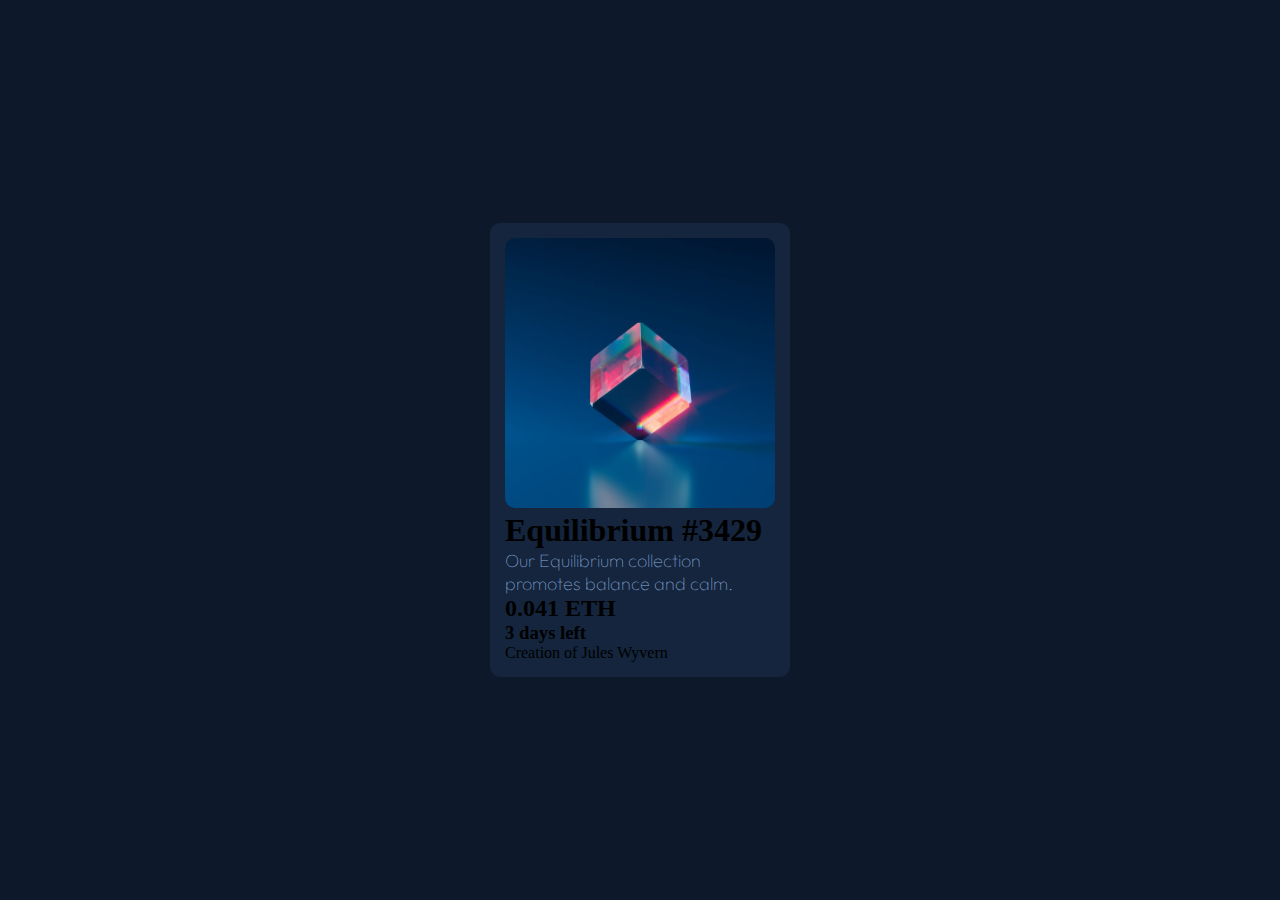
==== nft-preview-card-component/index.html @ b56629bb "starting new project" ====
<!DOCTYPE html>
<html lang="en">
<head>
    <meta charset="UTF-8">
    <meta http-equiv="X-UA-Compatible" content="IE=edge">
    <meta name="viewport" content="width=device-width, initial-scale=1.0">
    <link rel="stylesheet" href="src/style/style.css">
    <link rel="shortcut icon" href="src/images/favicon-32x32.png" type="image/x-icon">
    <title>Frontend Mentor | NFT preview card component</title>
</head>
<body>
    <div class="full">
        <div class="image">
            <img src="src/images/image-equilibrium.jpg" alt="image equilibrium" class="imgeth">
        </div>
        <div class="content">
            <div class="title">
                <h1>
                    Equilibrium #3429
                </h1>
            </div>
            <div class="desc">
                <p>
                    Our Equilibrium collection promotes balance and calm.
                </p>
            </div>
            <div class="eth">
                <h2>
                    0.041 ETH
                </h2>
            </div>
            <div class="days">
                <h3>
                    3 days left                    
                </h3>
            </div>
            <div class="line">

            </div>
            <div class="creation">
                <p>
                    Creation of Jules Wyvern
                </p>
            </div>
        </div>
    </div>    
</body>
</html>
---- nft-preview-card-component/src/style/style.css ----
@import url('https://fonts.googleapis.com/css2?family=Outfit:wght@300;400;600&display=swap');

*{
    padding: 0px;
    margin: 0px;
    box-sizing: border-box;
}

:root{
    --font: 'Outfit', sans-serif;

/* Primary */

    --cor01: hsl(215, 51%, 70%);
    --cor02: hsl(178, 100%, 50%);

/* Neutral */

    --cor03-mainbg: hsl(217, 54%, 11%);
    --cor04-cardbg: hsl(216, 50%, 16%);
    --cor05-line: hsl(215, 32%, 27%);
    --cor06: hsl(0, 0%, 100%);
}
body{
    background-color: var(--cor03-mainbg);
    min-height: 100vh;
    display: flex;
    align-items: center;
    justify-content: center;
    
}
.full{
    width: 300px;
    background-color: var(--cor04-cardbg);
    border-radius: 10px;
    padding: 15px;
}
.desc{
    font-family: var(--font);
    font-size: 1.125rem;
    font-weight: lighter;
    color: var(--cor01);
}
img.imgeth{
    max-width: 100%;
    border-radius: 10px;
}
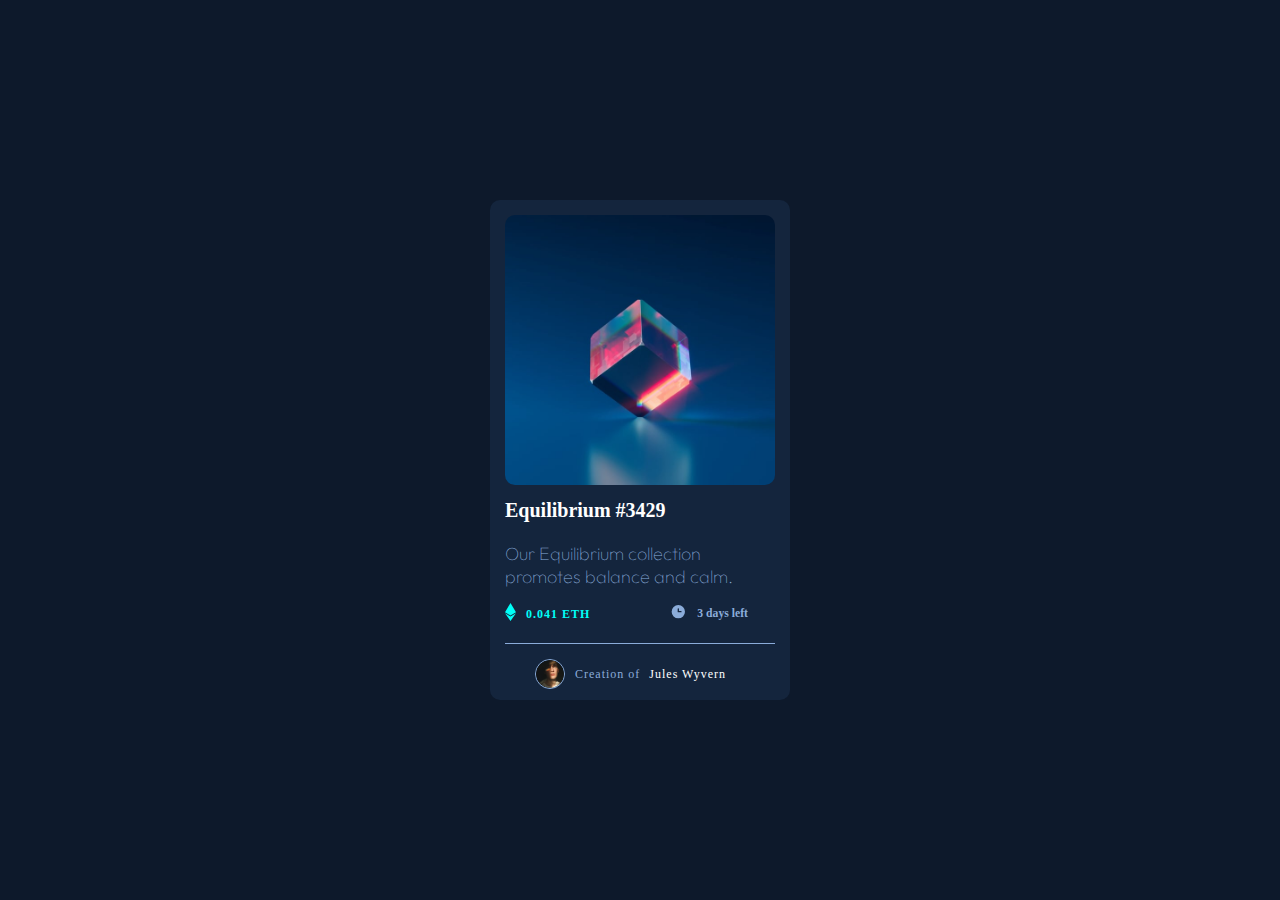
==== commit 63a8aa0c: "finish ntf preview" ====
--- a/nft-preview-card-component/index.html
+++ b/nft-preview-card-component/index.html
@@ -24,23 +24,40 @@
                     Our Equilibrium collection promotes balance and calm.
                 </p>
             </div>
-            <div class="eth">
-                <h2>
-                    0.041 ETH
-                </h2>
-            </div>
-            <div class="days">
-                <h3>
-                    3 days left                    
-                </h3>
+            <div class="tb">
+                <div class="ethfull">
+                    <div class="ethimg">
+                        <img src="src/images/icon-ethereum.svg" alt="">
+                    </div>
+                    <div class="eth">
+                        <h2>
+                            0.041 ETH
+                        </h2>
+                    </div>
+                </div>
+                <div class="dayfull">
+                    <div class="dayimg">
+                        <img src="src/images/icon-clock.svg" alt="">
+                    </div>
+                    <div class="days">
+                        <h3>
+                            3 days left
+                        </h3>
+                    </div>
+                </div>
             </div>
             <div class="line">
 
             </div>
             <div class="creation">
-                <p>
-                    Creation of Jules Wyvern
-                </p>
+                <div class="imgfooter">
+                    <img src="src/images/image-avatar.png" alt="" class="imgfooterr">                    
+                </div>
+                <div class="descfooter">
+                    <p>
+                        <span id="cre">Creation of</span> <span id="name">Jules Wyvern</span>
+                    </p>
+                </div>
             </div>
         </div>
     </div>    
--- a/nft-preview-card-component/src/style/style.css
+++ b/nft-preview-card-component/src/style/style.css
@@ -34,14 +34,84 @@
     background-color: var(--cor04-cardbg);
     border-radius: 10px;
     padding: 15px;
+    height: 500px;
 }
 .desc{
     font-family: var(--font);
     font-size: 1.125rem;
     font-weight: lighter;
     color: var(--cor01);
+    margin-bottom: 15px;
+}
+.image{
+    padding-bottom: 10px;
 }
 img.imgeth{
     max-width: 100%;
     border-radius: 10px;
-}+}
+.title{
+    color: var(--cor06);
+    font-size: 10px;
+    padding-bottom: 20px;
+}
+.eth{
+    color: var(--cor02);
+    padding-left: 10px;
+    padding-top: 4px;
+}
+.tb{
+    display: flex;
+}
+.ethfull{
+    display: flex;
+    font-size: 8px; 
+    letter-spacing: 1px; 
+    
+}
+.dayfull{
+    display: flex;
+    padding-left: 80px;
+    font-size: 10px;
+    
+    
+}
+.days{
+    color: var(--cor01);
+    padding-left: 10px; 
+    padding-top: 4px;   
+}
+.tb{
+    
+    border-bottom: 1px solid var(--cor01);
+    padding-bottom: 20px;  
+    margin-bottom: 15px;  
+}
+.creation{
+    text-align: center;
+    font-size: 12px;
+    letter-spacing: 1px;
+    display: flex;
+    padding-left: 30px
+    
+}
+#cre{
+    color: var(--cor01);
+}
+#name{
+    color: white;
+    padding-left: 5px;
+}
+.imgfooter{
+    padding-bottom: 15px
+}
+img.imgfooterr{
+    width: 30px;
+    height: 30px;
+    border: 1px solid var(--cor01); 
+    border-radius: 50%;   
+}
+.descfooter{
+    padding-top: 8px;
+    padding-left: 10px;    
+}
